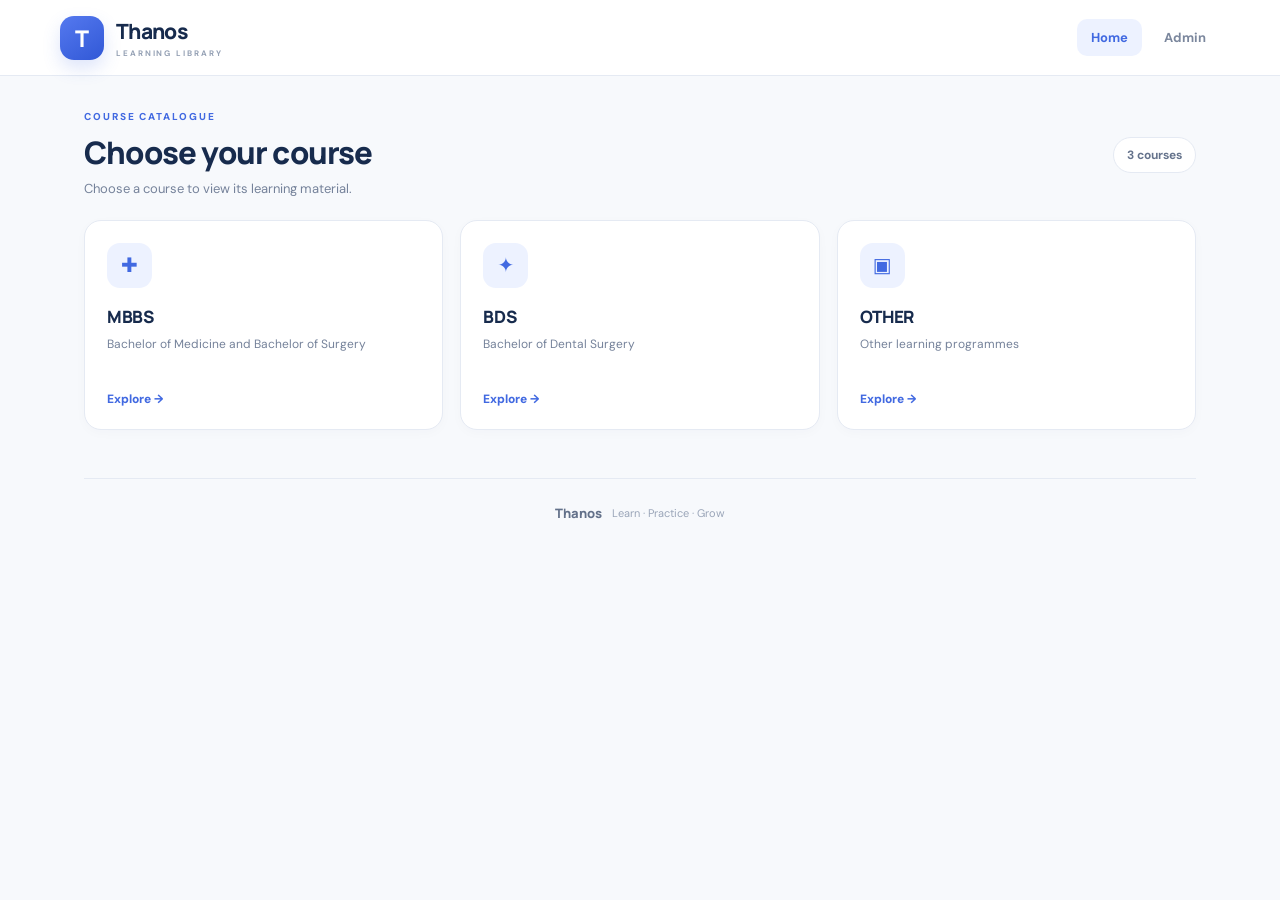
==== index.html @ a9ad7db4 "Add files via upload" ====
<!doctype html>
<html lang="en">
<head>
  <meta charset="utf-8">
  <meta name="viewport" content="width=device-width, initial-scale=1">
  <meta name="theme-color" content="#f7f9fc">
  <meta name="description" content="Thanos learning library for MBBS, BDS and other courses. Browse organised subjects, chapters, lectures and notes.">
  <title>Thanos — Learning Library</title>
  <link rel="preconnect" href="https://fonts.googleapis.com">
  <link rel="preconnect" href="https://fonts.gstatic.com" crossorigin>
  <link href="https://fonts.googleapis.com/css2?family=DM+Sans:wght@400;500;600;700&family=Manrope:wght@400;500;600;700;800&display=swap" rel="stylesheet">
  <link rel="stylesheet" href="assets/style.css?v=professional-2">
</head>
<body>
  <header class="topbar">
    <a class="brand" href="index.html" aria-label="Thanos home">
      <span class="brand-mark">T</span>
      <span class="brand-copy">Thanos<small>LEARNING LIBRARY</small></span>
    </a>
    <nav aria-label="Main navigation">
      <a class="active" href="index.html">Home</a>
      <a href="admin.html">Admin</a>
    </nav>
  </header>

  <main class="container">
    <section class="welcome-strip">
      <div>
        <span class="eyebrow">YOUR STUDY LIBRARY</span>
        <h1>Everything you need to learn.</h1>
        <p>Browse your course materials, open a subject, and continue through chapters, lectures and notes.</p>
      </div>
      <div class="welcome-mark" aria-hidden="true">T</div>
    </section>

    <section class="library-section" aria-labelledby="page-title">
      <div class="section-head">
        <div>
          <span class="eyebrow">COURSE CATALOGUE</span>
          <h2 id="page-title">Explore your courses</h2>
          <p class="section-subtitle">Choose a course to view its learning material.</p>
        </div>
        <span id="course-count" class="count-pill">Loading…</span>
      </div>
      <div id="course-grid" class="course-grid">
        <div class="loading-card"><span class="loader"></span><span>Loading courses…</span></div>
      </div>
    </section>

    <section id="learning-area" class="learning-area hidden">
      <div id="breadcrumb" class="breadcrumb"></div>
      <div class="section-head content-section-head">
        <div>
          <span class="eyebrow">LEARNING MATERIAL</span>
          <h2 id="current-heading">Course content</h2>
        </div>
        <button class="btn btn-light" id="back-btn" type="button">← Back</button>
      </div>
      <div id="content-grid" class="content-grid"></div>
    </section>

    <footer>
      <span class="footer-brand">Thanos</span>
      <span>Learn · Practice · Grow</span>
    </footer>
  </main>
  <script src="assets/app.js?v=professional-2" defer></script>
</body>
</html>
---- assets/style.css ----
/* Thanos Professional UI */
:root{--ink:#172b4d;--muted:#75829a;--blue:#4169e1;--blue-dark:#2d50c3;--blue-soft:#edf2ff;--line:#e5eaf3;--bg:#f7f9fc;--white:#fff;--shadow:0 14px 36px rgba(25,45,83,.07);--green:#16856f}
*{box-sizing:border-box}
html{scroll-behavior:smooth}
body{margin:0;background:var(--bg);color:var(--ink);font-family:'DM Sans',system-ui,-apple-system,BlinkMacSystemFont,'Segoe UI',sans-serif;-webkit-font-smoothing:antialiased}
a{color:inherit;text-decoration:none}
button,input,select,textarea{font:inherit}
.topbar{height:76px;background:rgba(255,255,255,.97);border-bottom:1px solid var(--line);display:flex;align-items:center;justify-content:space-between;padding:0 max(calc((100% - 1160px)/2),22px);position:sticky;top:0;z-index:10;backdrop-filter:blur(14px)}
.brand{display:flex;align-items:center;gap:12px;font:800 21px Manrope,'DM Sans',sans-serif;letter-spacing:-.7px}
.brand-mark{display:grid;place-items:center;width:44px;height:44px;border-radius:14px;background:linear-gradient(145deg,#5579ef,#3158d6);color:#fff;font:800 23px Manrope,sans-serif;box-shadow:0 8px 18px #4169e12e}
.brand-copy small{display:block;font:700 8px 'DM Sans',sans-serif;letter-spacing:1.9px;color:#94a0b4;margin-top:3px}
.topbar nav{display:flex;align-items:center;gap:8px;color:#7b879d;font-weight:700;font-size:13px}
.topbar nav a{padding:10px 14px;border-radius:10px;transition:background .2s,color .2s}
.topbar nav a:hover,.topbar nav .active{color:var(--blue);background:var(--blue-soft)}
.container{max-width:1160px;margin:auto;padding:0 24px}
.welcome-strip{margin:34px 0 42px;padding:29px 32px;background:linear-gradient(115deg,#fff 0%,#f0f4ff 100%);border:1px solid #e4eafa;border-radius:22px;display:flex;align-items:center;justify-content:space-between;gap:22px;overflow:hidden;position:relative}
.welcome-strip:after{content:"";position:absolute;width:210px;height:210px;border-radius:50%;background:radial-gradient(circle,#dce5ff 0%,rgba(220,229,255,0) 70%);right:28px;top:-90px;pointer-events:none}
.eyebrow{font-size:10px;letter-spacing:1.9px;font-weight:800;color:var(--blue);display:block;margin-bottom:10px}
.welcome-strip h1{font:800 clamp(26px,4vw,36px)/1.18 Manrope,'DM Sans',sans-serif;margin:0;letter-spacing:-1.2px;max-width:720px}
.welcome-strip p{color:var(--muted);font-size:14px;line-height:1.7;margin:10px 0 0;max-width:670px}
.welcome-mark{width:68px;height:68px;flex:0 0 68px;border-radius:21px;display:grid;place-items:center;background:linear-gradient(145deg,#5277ee,#3157d1);color:#fff;font:800 30px Manrope,sans-serif;box-shadow:0 14px 30px #4169e12b;position:relative;z-index:1}
.library-section{margin:0 0 46px}
.section-head{display:flex;justify-content:space-between;align-items:center;gap:18px;margin-bottom:20px}
.section-head h2{font:800 clamp(23px,3vw,28px)/1.25 Manrope,'DM Sans',sans-serif;margin:0;letter-spacing:-.9px}
.section-subtitle{color:var(--muted);font-size:13px;margin:7px 0 0;line-height:1.6}
.count-pill{flex:0 0 auto;background:#fff;border:1px solid var(--line);border-radius:999px;padding:9px 13px;color:#65738c;font-size:12px;font-weight:700}
.course-grid,.content-grid{display:grid;grid-template-columns:repeat(3,minmax(0,1fr));gap:17px}
.course-card{appearance:none;width:100%;min-width:0;display:flex;flex-direction:column;align-items:flex-start;text-align:left;background:#fff;border:1px solid var(--line);border-radius:17px;padding:22px;cursor:pointer;color:var(--ink);box-shadow:0 3px 12px rgba(27,48,87,.025);transition:transform .18s ease,border-color .18s ease,box-shadow .18s ease}
.course-card:hover{transform:translateY(-3px);border-color:#cbd6ff;box-shadow:var(--shadow)}
.course-card:focus-visible,.btn:focus-visible,a:focus-visible{outline:3px solid #9bb0ff;outline-offset:3px}
.course-card__icon{width:45px;height:45px;border-radius:13px;background:var(--blue-soft);color:var(--blue);display:grid;place-items:center;font-size:20px;font-weight:800;margin-bottom:17px}
.course-card__title{font:800 17px/1.4 Manrope,'DM Sans',sans-serif;letter-spacing:-.35px;overflow-wrap:anywhere}
.course-card__description{font-size:12px;line-height:1.65;color:var(--muted);margin-top:7px;min-height:39px}
.course-card__arrow{display:inline-flex;align-items:center;gap:8px;color:var(--blue);font-size:12px;font-weight:800;margin-top:17px}
.course-card__arrow:hover{color:var(--blue-dark)}
.lecture-card{cursor:default}
.lecture-thumbnail{width:100%;height:155px;object-fit:cover;border-radius:12px;margin-bottom:16px;background:#edf2ff}
.lecture-actions{display:flex;gap:9px;flex-wrap:wrap}
.lecture-actions .course-card__arrow{padding:8px 10px;border-radius:8px;background:var(--blue-soft);margin-top:12px}
.loading-card,.empty-state,.empty{grid-column:1/-1;display:flex;align-items:center;gap:12px;padding:24px;background:#fff;border:1px dashed #d9e1ef;border-radius:16px;color:var(--muted);font-size:13px}
.loader{width:18px;height:18px;border:2px solid #dbe4ff;border-top-color:var(--blue);border-radius:50%;animation:spin .8s linear infinite}
@keyframes spin{to{transform:rotate(360deg)}}
.learning-area{margin:38px 0 20px;scroll-margin-top:95px}
.breadcrumb{font-size:12px;color:var(--muted);margin:0 0 20px}
.content-section-head{margin-bottom:17px}
.content-grid{gap:14px}
.content-card{width:100%;text-align:left;background:#fff;border:1px solid var(--line);border-radius:15px;padding:19px;cursor:pointer;transition:.18s;color:var(--ink)}
.content-card:hover{border-color:#c5d3ff;box-shadow:var(--shadow);transform:translateY(-2px)}
.content-card h3{font:800 15px Manrope,'DM Sans',sans-serif;margin:0 0 8px;overflow-wrap:anywhere}
.content-card p{font-size:12px;color:var(--muted);margin:0 0 12px;line-height:1.6}
.content-card .arrow{color:var(--blue);font-size:12px;font-weight:800}
.lecture-item{background:#fff;border:1px solid var(--line);border-radius:16px;padding:18px;display:flex;gap:15px;align-items:center}
.lecture-thumb{width:84px;height:64px;object-fit:cover;border-radius:10px;background:#edf2ff}
.lecture-item h3{margin:0 0 6px;font-size:15px}
.lecture-links{display:flex;flex-wrap:wrap;gap:8px;margin-top:10px}
.lecture-links a{font-size:11px;font-weight:700;color:var(--blue);background:var(--blue-soft);padding:7px 10px;border-radius:8px}
.hidden{display:none!important}
.btn{border:0;border-radius:10px;padding:11px 15px;font:700 12px 'DM Sans',sans-serif;cursor:pointer;transition:transform .15s,background .15s}
.btn:hover{transform:translateY(-1px)}
.btn-light{background:#edf1f8;color:#53627e}
footer{display:flex;justify-content:center;align-items:center;gap:10px;border-top:1px solid var(--line);margin-top:48px;padding:25px 0 30px;color:#9aa5b8;font-size:11px}
.footer-brand{font:800 13px Manrope,'DM Sans',sans-serif;color:#63718a}
/* Admin panel styles retained for the existing admin.html */
.admin-body{background:#f4f7fc}
.admin-wrap{max-width:1240px;margin:38px auto;padding:0 24px 50px}
.login-card{max-width:440px;margin:70px auto;background:white;border:1px solid var(--line);border-radius:24px;padding:36px;box-shadow:var(--shadow)}
.login-card h1,.admin-heading h1{font:800 30px Manrope,'DM Sans',sans-serif;margin:0 0 9px;letter-spacing:-1px}
.login-card form{margin-top:25px}
.hint{font-size:11px;color:var(--muted);background:#f6f8fc;padding:12px;border-radius:10px;margin-top:18px;line-height:1.6}
.hint code{background:#e7edfa;padding:2px 4px;border-radius:4px}
.admin-heading{display:flex;justify-content:space-between;align-items:center;margin-bottom:25px}
.stats-row{display:grid;grid-template-columns:repeat(4,1fr);gap:15px;margin-bottom:22px}
.stat-card{background:#fff;border:1px solid var(--line);border-radius:16px;padding:20px}
.stat-card span{display:block;color:var(--muted);font-size:12px}
.stat-card strong{display:block;font:800 29px Manrope,'DM Sans',sans-serif;margin-top:8px}
.admin-grid{display:grid;grid-template-columns:repeat(2,minmax(0,1fr));gap:18px}
.panel{background:#fff;border:1px solid var(--line);border-radius:20px;padding:24px;min-width:0}
.panel-wide{grid-column:1/-1}
.panel-title{display:flex;justify-content:space-between;align-items:center;margin-bottom:23px}
.panel h2{font:800 21px Manrope,'DM Sans',sans-serif;margin:0;letter-spacing:-.7px}
.stack-form{display:grid;gap:13px}
.stack-form label,.lecture-form label,.login-card label{font-size:12px;font-weight:700;color:#53627e;display:grid;gap:7px}
input,select,textarea{width:100%;font:500 13px 'DM Sans',sans-serif;color:var(--ink);background:#fbfcff;border:1px solid #dfe6f1;border-radius:10px;padding:12px 13px;outline:none;min-width:0}
input:focus,select:focus,textarea:focus{border-color:#7e9aff;box-shadow:0 0 0 3px #4169e114}
textarea{resize:vertical}
.btn-primary{background:var(--blue);color:#fff;box-shadow:0 6px 14px #4169e12a}
.btn-secondary{background:#e9f7f4;color:#21877b}
.full{width:100%;margin-top:18px}
.divider{height:1px;background:var(--line);margin:24px 0}
.lecture-form{display:grid;grid-template-columns:repeat(2,minmax(0,1fr));gap:14px}
.span-two{grid-column:1/-1}
.form-actions{display:flex;align-items:center;gap:12px;flex-wrap:wrap}
.form-msg{font-size:12px;color:var(--green)}
.manage-list{margin-top:18px;display:grid;gap:8px}
.manage-row{display:flex;align-items:center;justify-content:space-between;gap:10px;background:#f8faff;border:1px solid #edf1f8;border-radius:10px;padding:10px 12px;font-size:12px}
.manage-row small{display:block;color:var(--muted);margin-top:3px}
.mini-actions{display:flex;gap:5px}
.mini-btn{border:0;background:#eaf0ff;color:var(--blue);border-radius:7px;padding:7px 9px;font-size:10px;font-weight:700;cursor:pointer}
.mini-btn.danger{background:#fff0f0;color:#c54a55}
.list-heading{display:flex;justify-content:space-between;gap:14px;align-items:center;margin-bottom:15px}
.list-heading h3{font:800 17px Manrope,'DM Sans',sans-serif;margin:0}
.list-heading input{max-width:280px}
.lecture-list{display:grid;gap:10px}
.lecture-admin-row{display:grid;grid-template-columns:1fr auto;gap:12px;padding:15px;border:1px solid var(--line);border-radius:13px}
.lecture-admin-row h4{margin:0 0 6px;font-size:14px}
.lecture-admin-row p{margin:0;color:var(--muted);font-size:11px;line-height:1.6}
.badge{display:inline-block;border-radius:6px;padding:4px 7px;font-size:10px;font-weight:800;background:var(--blue-soft);color:var(--blue)}
.security-note{color:var(--muted);font-size:12px;line-height:1.6;margin-top:20px}
.toast{position:fixed;bottom:20px;left:50%;transform:translate(-50%,20px);background:#172b4d;color:#fff;padding:12px 16px;border-radius:10px;font-size:12px;opacity:0;pointer-events:none;transition:.2s;z-index:50}
.toast.show{opacity:1;transform:translate(-50%,0)}
@media(max-width:800px){.course-grid,.content-grid{grid-template-columns:repeat(2,minmax(0,1fr))}.container{padding:0 20px}.welcome-strip{padding:25px;margin:25px 0 34px}.admin-grid{grid-template-columns:1fr}.panel-wide{grid-column:auto}.stats-row{grid-template-columns:repeat(2,1fr)}.topbar{padding:0 20px}}
@media(max-width:520px){.topbar{height:70px;padding:0 16px}.brand{font-size:19px;gap:9px}.brand-mark{width:40px;height:40px;border-radius:13px}.brand-copy small{font-size:7px;letter-spacing:1.4px}.topbar nav{gap:3px;font-size:12px}.topbar nav a{padding:9px 10px}.container{padding:0 16px}.welcome-strip{padding:21px 19px;border-radius:17px;margin:20px 0 30px;gap:12px}.welcome-strip h1{font-size:26px;letter-spacing:-.9px}.welcome-strip p{font-size:12px;line-height:1.65}.welcome-mark{width:48px;height:48px;flex-basis:48px;border-radius:15px;font-size:23px}.eyebrow{font-size:9px;letter-spacing:1.5px}.section-head{align-items:flex-start}.section-head h2{font-size:22px}.section-subtitle{font-size:12px}.count-pill{font-size:10px;padding:8px 10px}.course-grid,.content-grid{grid-template-columns:1fr;gap:12px}.course-card{padding:18px;border-radius:15px}.course-card__icon{width:41px;height:41px;border-radius:12px;margin-bottom:13px}.course-card__title{font-size:16px}.course-card__description{min-height:0;font-size:12px}.course-card__arrow{margin-top:13px}.library-section{margin-bottom:34px}footer{margin-top:34px}.login-card{margin:30px auto;padding:24px}.admin-wrap{padding:0 14px 35px;margin:22px auto}.panel{padding:17px}.stats-row{gap:9px}.stat-card{padding:14px}.stat-card strong{font-size:24px}.lecture-form{grid-template-columns:1fr}.span-two{grid-column:auto}.admin-heading{align-items:flex-start;gap:12px}.list-heading{align-items:flex-start;flex-direction:column}.list-heading input{max-width:none}}
@media(prefers-reduced-motion:reduce){*,*::before,*::after{scroll-behavior:auto!important;animation:none!important;transition:none!important}}

/* Final compact professional library layout */
.welcome-strip{display:none!important}
.library-section{margin:34px 0 46px}
#page-title{font:800 clamp(24px,3.5vw,31px)/1.25 Manrope,'DM Sans',sans-serif;letter-spacing:-.8px;margin:0}
.course-grid{align-items:stretch}
.course-card{min-height:190px}
.course-card__description{line-height:1.65}
.learning-area{margin:30px 0 22px;scroll-margin-top:95px}
.content-section-head{padding-top:4px}
@media(max-width:520px){
 .library-section{margin:25px 0 34px}
 .course-card{min-height:0;padding:19px}
 .course-card__description{min-height:0}
 .section-head{align-items:flex-start}
 .section-head h2,#page-title{font-size:23px}
 .learning-area{margin-top:28px}
 #back-btn{white-space:nowrap}
}
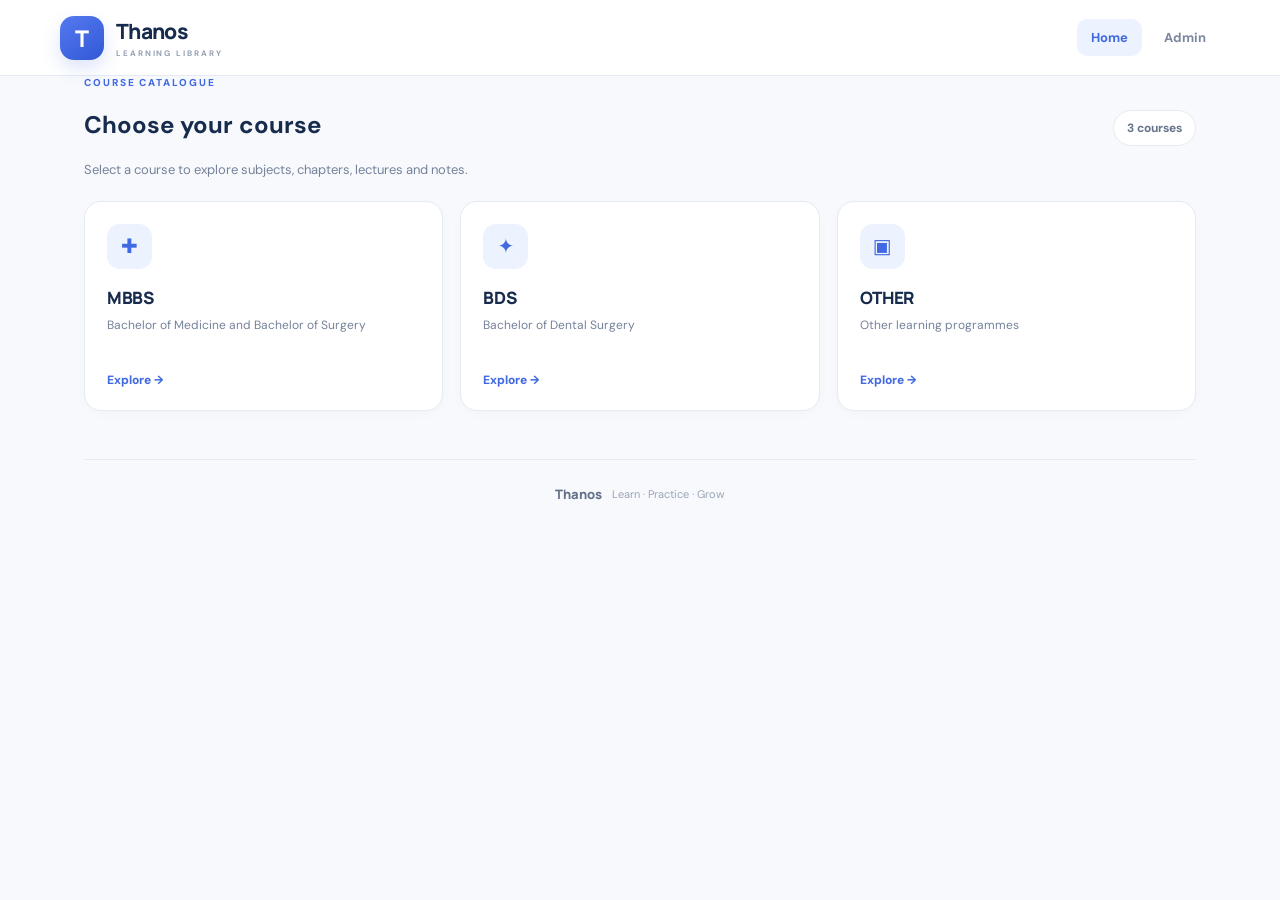
==== commit 0c388374: "Add files via upload" ====
--- a/index.html
+++ b/index.html
@@ -1,69 +1,46 @@
 <!doctype html>
 <html lang="en">
 <head>
-  <meta charset="utf-8">
-  <meta name="viewport" content="width=device-width, initial-scale=1">
-  <meta name="theme-color" content="#f7f9fc">
-  <meta name="description" content="Thanos learning library for MBBS, BDS and other courses. Browse organised subjects, chapters, lectures and notes.">
-  <title>Thanos — Learning Library</title>
-  <link rel="preconnect" href="https://fonts.googleapis.com">
-  <link rel="preconnect" href="https://fonts.gstatic.com" crossorigin>
-  <link href="https://fonts.googleapis.com/css2?family=DM+Sans:wght@400;500;600;700&family=Manrope:wght@400;500;600;700;800&display=swap" rel="stylesheet">
-  <link rel="stylesheet" href="assets/style.css?v=professional-2">
+<meta charset="utf-8">
+<meta name="viewport" content="width=device-width,initial-scale=1">
+<meta name="theme-color" content="#f7f9fc">
+<meta name="description" content="Thanos learning library for MBBS, BDS and other courses.">
+<title>Thanos — Learning Library</title>
+<link rel="preconnect" href="https://fonts.googleapis.com">
+<link rel="preconnect" href="https://fonts.gstatic.com" crossorigin>
+<link href="https://fonts.googleapis.com/css2?family=DM+Sans:wght@400;500;600;700&family=Manrope:wght@400;500;600;700;800&display=swap" rel="stylesheet">
+<link rel="stylesheet" href="assets/style.css?v=inline-player-2">
 </head>
 <body>
-  <header class="topbar">
-    <a class="brand" href="index.html" aria-label="Thanos home">
-      <span class="brand-mark">T</span>
-      <span class="brand-copy">Thanos<small>LEARNING LIBRARY</small></span>
-    </a>
-    <nav aria-label="Main navigation">
-      <a class="active" href="index.html">Home</a>
-      <a href="admin.html">Admin</a>
-    </nav>
-  </header>
-
-  <main class="container">
-    <section class="welcome-strip">
+<header class="topbar">
+  <a class="brand" href="index.html" aria-label="Thanos home">
+    <span class="brand-mark">T</span>
+    <span class="brand-copy">Thanos<small>LEARNING LIBRARY</small></span>
+  </a>
+  <nav aria-label="Main navigation"><a class="active" href="index.html">Home</a><a href="admin.html">Admin</a></nav>
+</header>
+<main class="container">
+  <section class="library-section" aria-labelledby="page-title">
+    <div class="section-head">
       <div>
-        <span class="eyebrow">YOUR STUDY LIBRARY</span>
-        <h1>Everything you need to learn.</h1>
-        <p>Browse your course materials, open a subject, and continue through chapters, lectures and notes.</p>
+        <span class="eyebrow">COURSE CATALOGUE</span>
+        <h1 id="page-title">Choose your course</h1>
+        <p class="section-subtitle">Select a course to explore subjects, chapters, lectures and notes.</p>
       </div>
-      <div class="welcome-mark" aria-hidden="true">T</div>
-    </section>
-
-    <section class="library-section" aria-labelledby="page-title">
-      <div class="section-head">
-        <div>
-          <span class="eyebrow">COURSE CATALOGUE</span>
-          <h2 id="page-title">Explore your courses</h2>
-          <p class="section-subtitle">Choose a course to view its learning material.</p>
-        </div>
-        <span id="course-count" class="count-pill">Loading…</span>
-      </div>
-      <div id="course-grid" class="course-grid">
-        <div class="loading-card"><span class="loader"></span><span>Loading courses…</span></div>
-      </div>
-    </section>
-
-    <section id="learning-area" class="learning-area hidden">
-      <div id="breadcrumb" class="breadcrumb"></div>
-      <div class="section-head content-section-head">
-        <div>
-          <span class="eyebrow">LEARNING MATERIAL</span>
-          <h2 id="current-heading">Course content</h2>
-        </div>
-        <button class="btn btn-light" id="back-btn" type="button">← Back</button>
-      </div>
-      <div id="content-grid" class="content-grid"></div>
-    </section>
-
-    <footer>
-      <span class="footer-brand">Thanos</span>
-      <span>Learn · Practice · Grow</span>
-    </footer>
-  </main>
-  <script src="assets/app.js?v=professional-2" defer></script>
+      <span id="course-count" class="count-pill">Loading…</span>
+    </div>
+    <div id="course-grid" class="course-grid">
+      <div class="loading-card"><span class="loader"></span><span>Loading courses…</span></div>
+    </div>
+  </section>
+  <section id="learning-area" class="learning-area hidden" aria-labelledby="content-heading">
+    <div class="section-head content-section-head">
+      <div><span class="eyebrow">LEARNING MATERIAL</span><h2 id="content-heading">Browse content</h2></div>
+      <button class="btn btn-light" id="back-btn" type="button">← Back</button>
+    </div>
+  </section>
+  <footer><span class="footer-brand">Thanos</span><span>Learn · Practice · Grow</span></footer>
+</main>
+<script src="assets/app.js?v=inline-player-2" defer></script>
 </body>
 </html>
--- a/assets/style.css
+++ b/assets/style.css
@@ -112,21 +112,14 @@
 @media(max-width:520px){.topbar{height:70px;padding:0 16px}.brand{font-size:19px;gap:9px}.brand-mark{width:40px;height:40px;border-radius:13px}.brand-copy small{font-size:7px;letter-spacing:1.4px}.topbar nav{gap:3px;font-size:12px}.topbar nav a{padding:9px 10px}.container{padding:0 16px}.welcome-strip{padding:21px 19px;border-radius:17px;margin:20px 0 30px;gap:12px}.welcome-strip h1{font-size:26px;letter-spacing:-.9px}.welcome-strip p{font-size:12px;line-height:1.65}.welcome-mark{width:48px;height:48px;flex-basis:48px;border-radius:15px;font-size:23px}.eyebrow{font-size:9px;letter-spacing:1.5px}.section-head{align-items:flex-start}.section-head h2{font-size:22px}.section-subtitle{font-size:12px}.count-pill{font-size:10px;padding:8px 10px}.course-grid,.content-grid{grid-template-columns:1fr;gap:12px}.course-card{padding:18px;border-radius:15px}.course-card__icon{width:41px;height:41px;border-radius:12px;margin-bottom:13px}.course-card__title{font-size:16px}.course-card__description{min-height:0;font-size:12px}.course-card__arrow{margin-top:13px}.library-section{margin-bottom:34px}footer{margin-top:34px}.login-card{margin:30px auto;padding:24px}.admin-wrap{padding:0 14px 35px;margin:22px auto}.panel{padding:17px}.stats-row{gap:9px}.stat-card{padding:14px}.stat-card strong{font-size:24px}.lecture-form{grid-template-columns:1fr}.span-two{grid-column:auto}.admin-heading{align-items:flex-start;gap:12px}.list-heading{align-items:flex-start;flex-direction:column}.list-heading input{max-width:none}}
 @media(prefers-reduced-motion:reduce){*,*::before,*::after{scroll-behavior:auto!important;animation:none!important;transition:none!important}}
 
-/* Final compact professional library layout */
-.welcome-strip{display:none!important}
-.library-section{margin:34px 0 46px}
-#page-title{font:800 clamp(24px,3.5vw,31px)/1.25 Manrope,'DM Sans',sans-serif;letter-spacing:-.8px;margin:0}
-.course-grid{align-items:stretch}
-.course-card{min-height:190px}
-.course-card__description{line-height:1.65}
-.learning-area{margin:30px 0 22px;scroll-margin-top:95px}
-.content-section-head{padding-top:4px}
-@media(max-width:520px){
- .library-section{margin:25px 0 34px}
- .course-card{min-height:0;padding:19px}
- .course-card__description{min-height:0}
- .section-head{align-items:flex-start}
- .section-head h2,#page-title{font-size:23px}
- .learning-area{margin-top:28px}
- #back-btn{white-space:nowrap}
-}
+/* Inline lecture player */
+.watch-inline-btn{border:0;cursor:pointer;font-family:inherit}
+.inline-player-card{grid-column:1/-1;min-width:0;background:#fff;border:1px solid var(--line,#e5eaf3);border-radius:20px;padding:20px;box-shadow:0 12px 34px rgba(23,43,77,.07)}
+.inline-player-top{display:flex;align-items:center;justify-content:space-between;gap:12px;margin-bottom:16px}
+.inline-player-top h2{font:800 clamp(18px,3vw,24px) Manrope,'DM Sans',sans-serif;letter-spacing:-.6px;margin:0;overflow-wrap:anywhere}
+.player-live{background:#edf2ff;color:#4169e1;border-radius:999px;padding:7px 10px;font-size:11px;font-weight:800;white-space:nowrap}
+.inline-player-frame{width:100%;aspect-ratio:16/9;background:#101827;border-radius:14px;overflow:hidden;position:relative}
+.inline-player-frame iframe,.inline-player-frame video{display:block;width:100%;height:100%;border:0;background:#101827;object-fit:contain}
+.inline-player-footer{display:flex;justify-content:space-between;align-items:center;gap:12px;margin-top:15px;color:var(--muted,#75829a);font-size:12px}
+.player-pdf-link{display:inline-flex;margin-top:12px}
+@media(max-width:520px){.inline-player-card{padding:13px;border-radius:16px}.inline-player-frame{border-radius:10px}.inline-player-footer{align-items:flex-start;flex-direction:column}.inline-player-footer .btn{width:100%}}
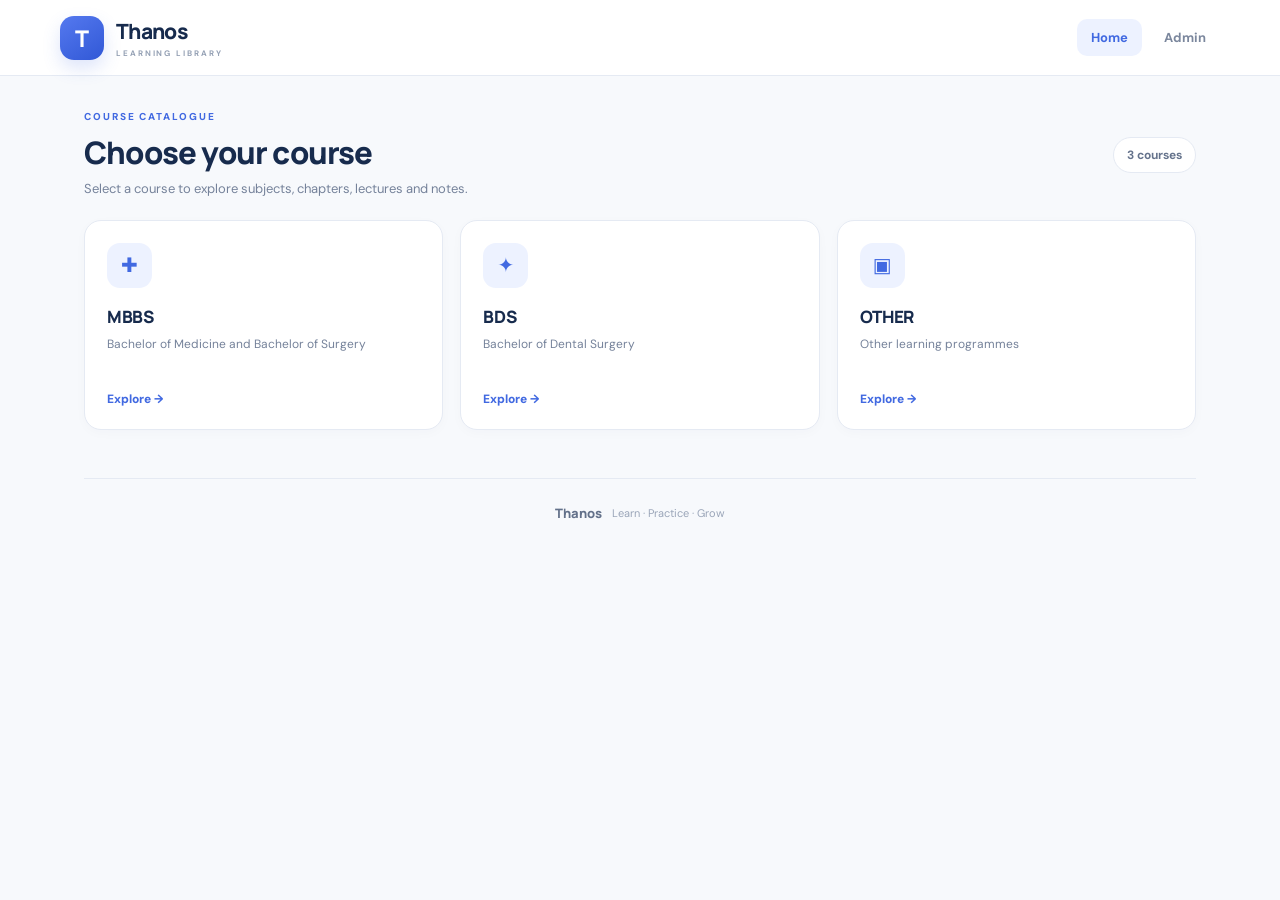
==== commit 82c8ccd0: "Add files via upload" ====
--- a/index.html
+++ b/index.html
@@ -9,7 +9,7 @@
 <link rel="preconnect" href="https://fonts.googleapis.com">
 <link rel="preconnect" href="https://fonts.gstatic.com" crossorigin>
 <link href="https://fonts.googleapis.com/css2?family=DM+Sans:wght@400;500;600;700&family=Manrope:wght@400;500;600;700;800&display=swap" rel="stylesheet">
-<link rel="stylesheet" href="assets/style.css?v=inline-player-2">
+<link rel="stylesheet" href="assets/style.css?v=clicks-fix-1">
 </head>
 <body>
 <header class="topbar">
@@ -41,6 +41,6 @@
   </section>
   <footer><span class="footer-brand">Thanos</span><span>Learn · Practice · Grow</span></footer>
 </main>
-<script src="assets/app.js?v=inline-player-2" defer></script>
+<script src="assets/app.js?v=clicks-fix-1" defer></script>
 </body>
 </html>
--- a/assets/style.css
+++ b/assets/style.css
@@ -112,7 +112,26 @@
 @media(max-width:520px){.topbar{height:70px;padding:0 16px}.brand{font-size:19px;gap:9px}.brand-mark{width:40px;height:40px;border-radius:13px}.brand-copy small{font-size:7px;letter-spacing:1.4px}.topbar nav{gap:3px;font-size:12px}.topbar nav a{padding:9px 10px}.container{padding:0 16px}.welcome-strip{padding:21px 19px;border-radius:17px;margin:20px 0 30px;gap:12px}.welcome-strip h1{font-size:26px;letter-spacing:-.9px}.welcome-strip p{font-size:12px;line-height:1.65}.welcome-mark{width:48px;height:48px;flex-basis:48px;border-radius:15px;font-size:23px}.eyebrow{font-size:9px;letter-spacing:1.5px}.section-head{align-items:flex-start}.section-head h2{font-size:22px}.section-subtitle{font-size:12px}.count-pill{font-size:10px;padding:8px 10px}.course-grid,.content-grid{grid-template-columns:1fr;gap:12px}.course-card{padding:18px;border-radius:15px}.course-card__icon{width:41px;height:41px;border-radius:12px;margin-bottom:13px}.course-card__title{font-size:16px}.course-card__description{min-height:0;font-size:12px}.course-card__arrow{margin-top:13px}.library-section{margin-bottom:34px}footer{margin-top:34px}.login-card{margin:30px auto;padding:24px}.admin-wrap{padding:0 14px 35px;margin:22px auto}.panel{padding:17px}.stats-row{gap:9px}.stat-card{padding:14px}.stat-card strong{font-size:24px}.lecture-form{grid-template-columns:1fr}.span-two{grid-column:auto}.admin-heading{align-items:flex-start;gap:12px}.list-heading{align-items:flex-start;flex-direction:column}.list-heading input{max-width:none}}
 @media(prefers-reduced-motion:reduce){*,*::before,*::after{scroll-behavior:auto!important;animation:none!important;transition:none!important}}
 
-/* Inline lecture player */
+/* Final compact professional library layout */
+.welcome-strip{display:none!important}
+.library-section{margin:34px 0 46px}
+#page-title{font:800 clamp(24px,3.5vw,31px)/1.25 Manrope,'DM Sans',sans-serif;letter-spacing:-.8px;margin:0}
+.course-grid{align-items:stretch}
+.course-card{min-height:190px}
+.course-card__description{line-height:1.65}
+.learning-area{margin:30px 0 22px;scroll-margin-top:95px}
+.content-section-head{padding-top:4px}
+@media(max-width:520px){
+ .library-section{margin:25px 0 34px}
+ .course-card{min-height:0;padding:19px}
+ .course-card__description{min-height:0}
+ .section-head{align-items:flex-start}
+ .section-head h2,#page-title{font-size:23px}
+ .learning-area{margin-top:28px}
+ #back-btn{white-space:nowrap}
+}
+
+/* Inline lecture player styles */
 .watch-inline-btn{border:0;cursor:pointer;font-family:inherit}
 .inline-player-card{grid-column:1/-1;min-width:0;background:#fff;border:1px solid var(--line,#e5eaf3);border-radius:20px;padding:20px;box-shadow:0 12px 34px rgba(23,43,77,.07)}
 .inline-player-top{display:flex;align-items:center;justify-content:space-between;gap:12px;margin-bottom:16px}
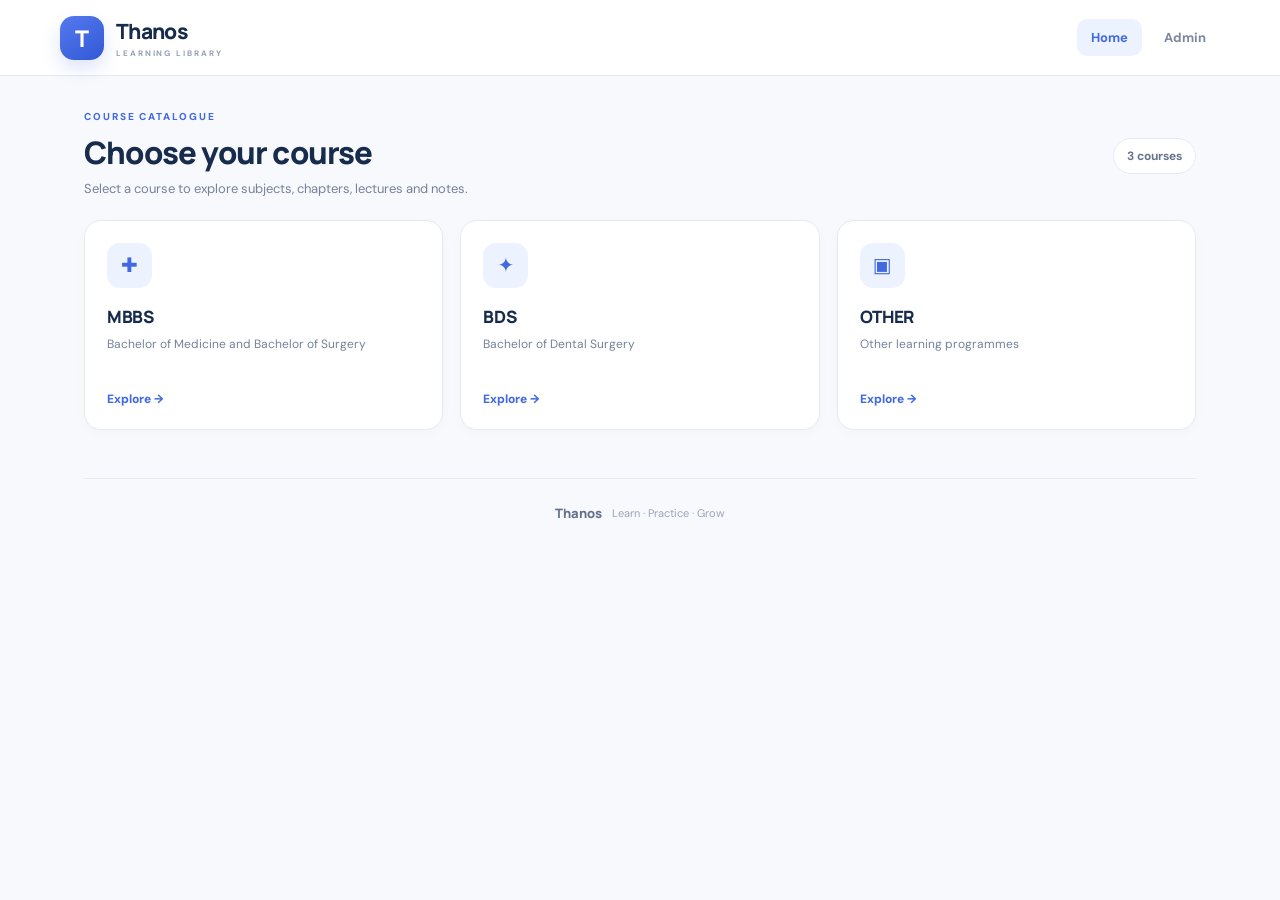
==== commit 1282ec15: "Add files via upload" ====
--- a/index.html
+++ b/index.html
@@ -9,7 +9,7 @@
 <link rel="preconnect" href="https://fonts.googleapis.com">
 <link rel="preconnect" href="https://fonts.gstatic.com" crossorigin>
 <link href="https://fonts.googleapis.com/css2?family=DM+Sans:wght@400;500;600;700&family=Manrope:wght@400;500;600;700;800&display=swap" rel="stylesheet">
-<link rel="stylesheet" href="assets/style.css?v=clicks-fix-1">
+<link rel="stylesheet" href="assets/style.css?v=back-fix-4">
 </head>
 <body>
 <header class="topbar">
@@ -27,20 +27,17 @@
         <h1 id="page-title">Choose your course</h1>
         <p class="section-subtitle">Select a course to explore subjects, chapters, lectures and notes.</p>
       </div>
-      <span id="course-count" class="count-pill">Loading…</span>
+      <div class="catalogue-actions">
+        <span id="course-count" class="count-pill">Loading…</span>
+        <button class="btn btn-light hidden" id="back-btn" type="button">← Back</button>
+      </div>
     </div>
     <div id="course-grid" class="course-grid">
       <div class="loading-card"><span class="loader"></span><span>Loading courses…</span></div>
     </div>
   </section>
-  <section id="learning-area" class="learning-area hidden" aria-labelledby="content-heading">
-    <div class="section-head content-section-head">
-      <div><span class="eyebrow">LEARNING MATERIAL</span><h2 id="content-heading">Browse content</h2></div>
-      <button class="btn btn-light" id="back-btn" type="button">← Back</button>
-    </div>
-  </section>
-  <footer><span class="footer-brand">Thanos</span><span>Learn · Practice · Grow</span></footer>
+<footer><span class="footer-brand">Thanos</span><span>Learn · Practice · Grow</span></footer>
 </main>
-<script src="assets/app.js?v=clicks-fix-1" defer></script>
+<script src="assets/app.js?v=back-fix-4" defer></script>
 </body>
 </html>
--- a/assets/style.css
+++ b/assets/style.css
@@ -142,3 +142,14 @@
 .inline-player-footer{display:flex;justify-content:space-between;align-items:center;gap:12px;margin-top:15px;color:var(--muted,#75829a);font-size:12px}
 .player-pdf-link{display:inline-flex;margin-top:12px}
 @media(max-width:520px){.inline-player-card{padding:13px;border-radius:16px}.inline-player-frame{border-radius:10px}.inline-player-footer{align-items:flex-start;flex-direction:column}.inline-player-footer .btn{width:100%}}
+
+/* Professional loading state for embedded lecture player */
+.inline-player-frame{position:relative}
+.inline-player-frame .player-embed,.inline-player-frame video{position:absolute;inset:0;z-index:1}
+.player-loading{position:absolute;inset:0;z-index:2;display:flex;flex-direction:column;align-items:center;justify-content:center;gap:10px;text-align:center;padding:20px;background:#111827;color:#fff}
+.player-loading strong{font-size:15px;font-weight:800}
+.player-loading small{font-size:11px;line-height:1.6;color:#cbd5e1;max-width:250px}
+.player-spinner{width:34px;height:34px;border:3px solid rgba(255,255,255,.22);border-top-color:#fff;border-radius:50%;animation:player-spin .8s linear infinite}
+.player-loading.is-hidden{display:none}
+.player-loading.has-error{background:#172033}
+@keyframes player-spin{to{transform:rotate(360deg)}}
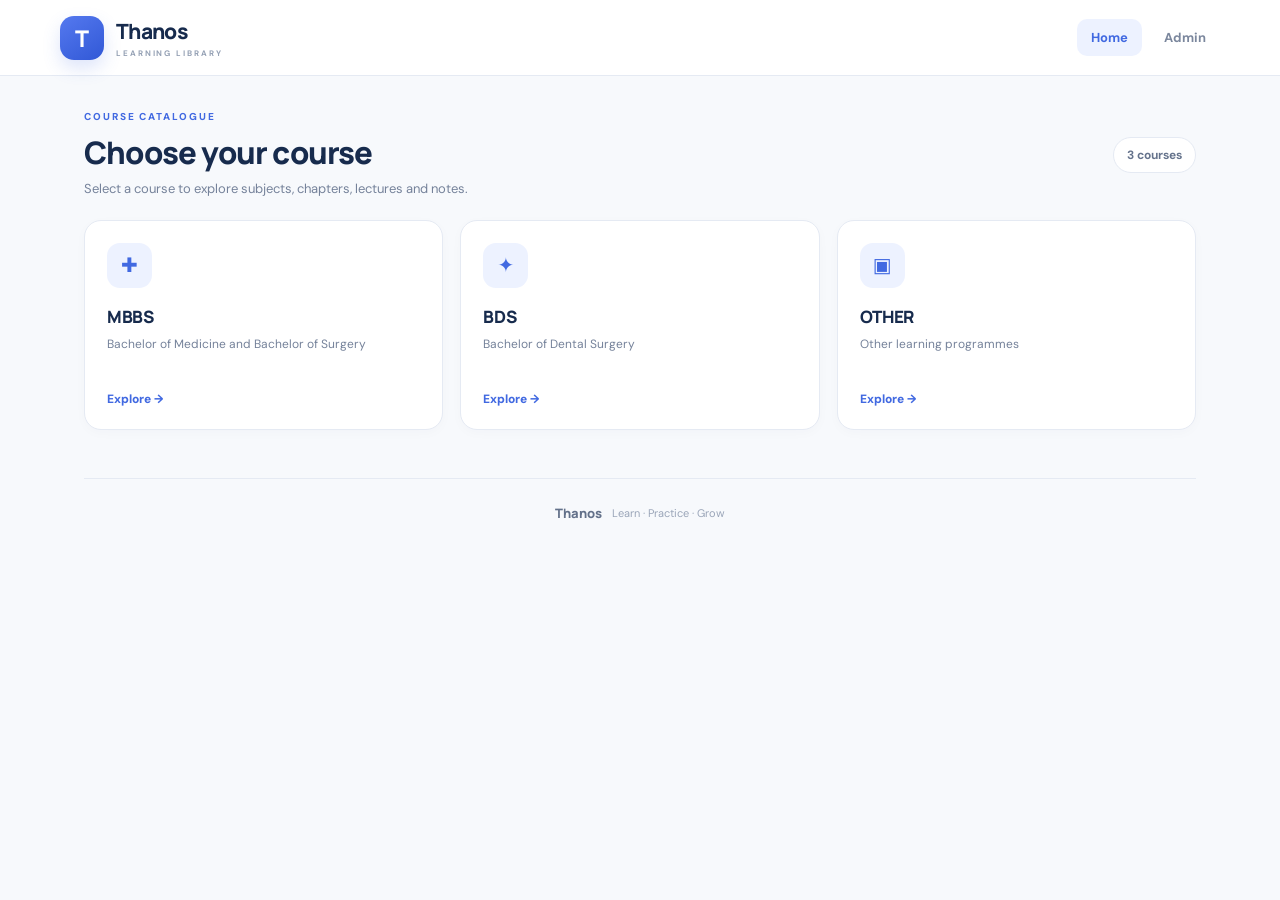
==== commit cb46736f: "Add files via upload" ====
--- a/index.html
+++ b/index.html
@@ -38,6 +38,6 @@
   </section>
 <footer><span class="footer-brand">Thanos</span><span>Learn · Practice · Grow</span></footer>
 </main>
-<script src="assets/app.js?v=back-fix-4" defer></script>
+<script src="assets/app.js?v=teacher-level-1" defer></script>
 </body>
 </html>
--- a/assets/style.css
+++ b/assets/style.css
@@ -153,3 +153,16 @@
 .player-loading.is-hidden{display:none}
 .player-loading.has-error{background:#172033}
 @keyframes player-spin{to{transform:rotate(360deg)}}
+
+/* Navigation controls */
+.catalogue-actions{display:flex;align-items:center;gap:9px;flex:0 0 auto}
+#back-btn{white-space:nowrap}
+@media(max-width:520px){
+ .catalogue-actions{flex-direction:column-reverse;align-items:flex-end;gap:8px}
+ .catalogue-actions .count-pill{font-size:10px}
+ .catalogue-actions #back-btn{padding:9px 12px}
+}
+
+/* Teacher-first hierarchy controls */
+#teacher-list{margin:14px 0 4px}
+#teacher-list .manage-row small{display:block}
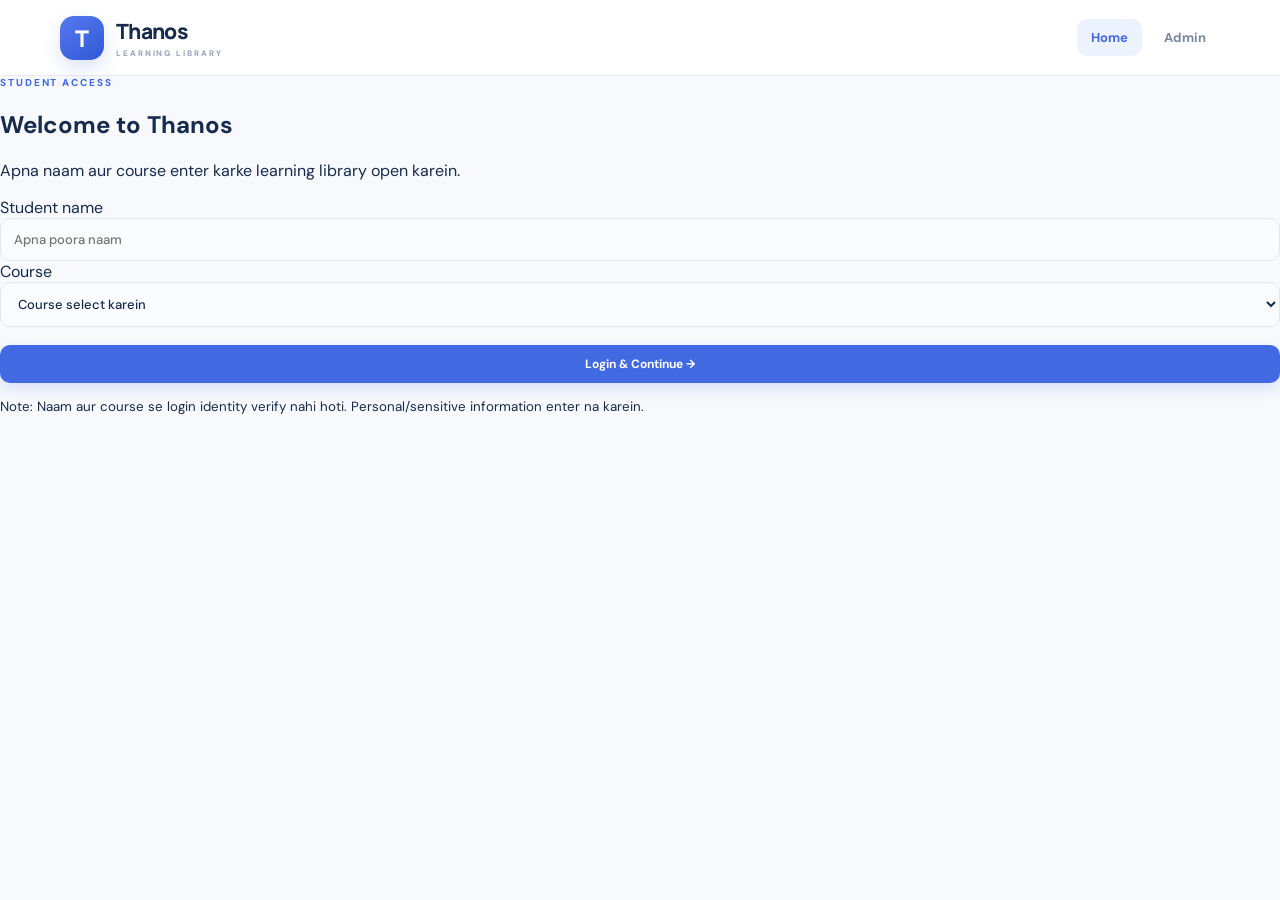
==== commit 4672eacd: "Add files via upload" ====
--- a/index.html
+++ b/index.html
@@ -9,7 +9,7 @@
 <link rel="preconnect" href="https://fonts.googleapis.com">
 <link rel="preconnect" href="https://fonts.gstatic.com" crossorigin>
 <link href="https://fonts.googleapis.com/css2?family=DM+Sans:wght@400;500;600;700&family=Manrope:wght@400;500;600;700;800&display=swap" rel="stylesheet">
-<link rel="stylesheet" href="assets/style.css?v=back-fix-4">
+<link rel="stylesheet" href="assets/style.css?v=student-tracking-2">
 </head>
 <body>
 <header class="topbar">
@@ -19,7 +19,19 @@
   </a>
   <nav aria-label="Main navigation"><a class="active" href="index.html">Home</a><a href="admin.html">Admin</a></nav>
 </header>
-<main class="container">
+<section id="student-login" class="student-login-wrap">
+  <form id="student-login-form" class="student-login-card">
+    <span class="eyebrow">STUDENT ACCESS</span>
+    <h1>Welcome to Thanos</h1>
+    <p>Apna naam aur course enter karke learning library open karein.</p>
+    <label>Student name<input id="student-name" required maxlength="100" autocomplete="name" placeholder="Apna poora naam"></label>
+    <label>Course<select id="student-course" required><option value="">Course select karein</option></select></label>
+    <button class="btn btn-primary full" type="submit">Login & Continue →</button>
+    <p id="student-login-msg" class="form-msg" role="status"></p>
+    <small>Note: Naam aur course se login identity verify nahi hoti. Personal/sensitive information enter na karein.</small>
+  </form>
+</section>
+<main class="container hidden" id="student-library">
   <section class="library-section" aria-labelledby="page-title">
     <div class="section-head">
       <div>
@@ -38,6 +50,6 @@
   </section>
 <footer><span class="footer-brand">Thanos</span><span>Learn · Practice · Grow</span></footer>
 </main>
-<script src="assets/app.js?v=teacher-level-1" defer></script>
+<script src="assets/app.js?v=student-tracking-2" defer></script>
 </body>
 </html>
--- a/assets/style.css
+++ b/assets/style.css
@@ -163,6 +163,5 @@
  .catalogue-actions #back-btn{padding:9px 12px}
 }
 
-/* Teacher-first hierarchy controls */
-#teacher-list{margin:14px 0 4px}
-#teacher-list .manage-row small{display:block}
+/* Teacher hierarchy cards */
+#teacher-list{margin-top:12px}
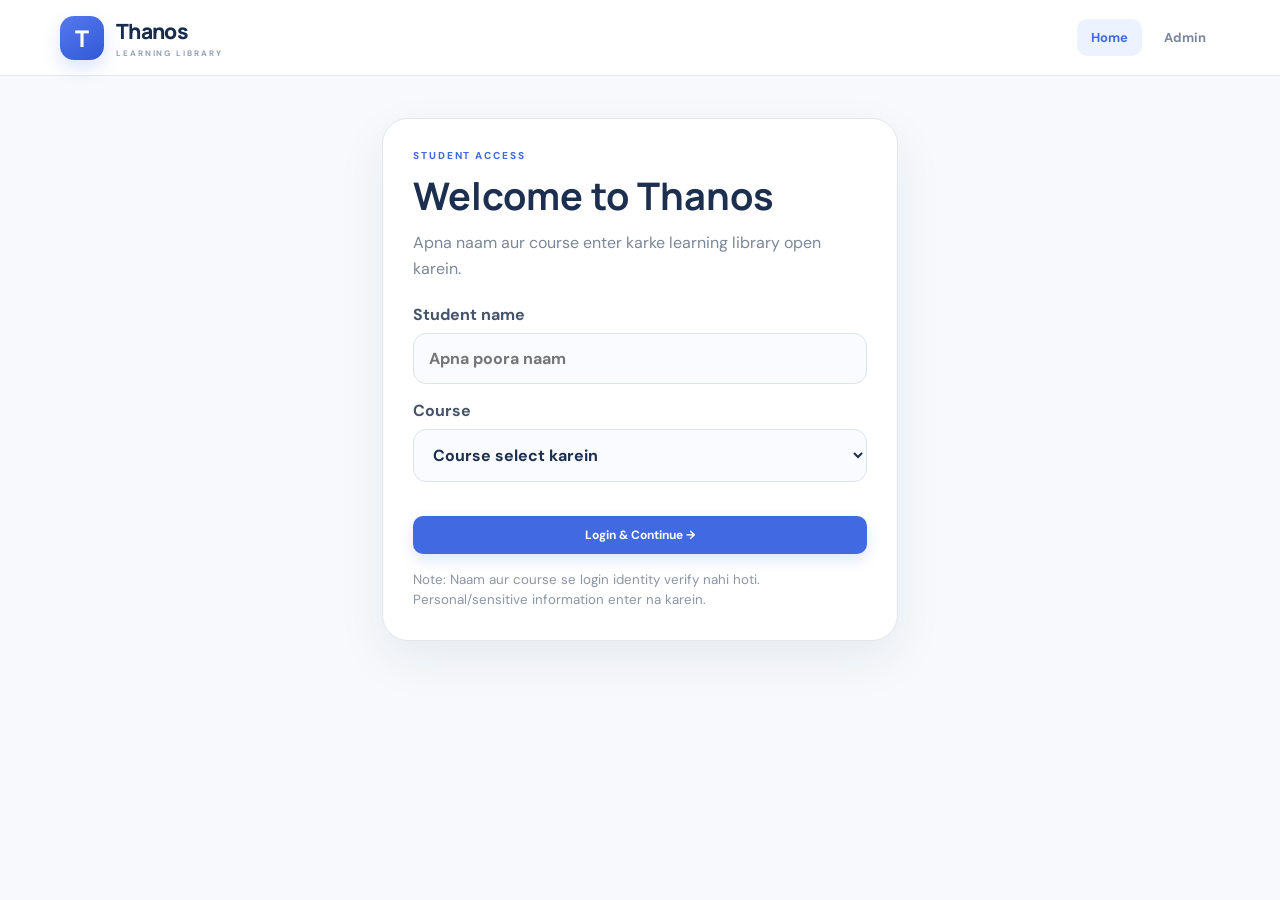
==== commit 7b9cd8db: "Add files via upload" ====
--- a/index.html
+++ b/index.html
@@ -9,7 +9,7 @@
 <link rel="preconnect" href="https://fonts.googleapis.com">
 <link rel="preconnect" href="https://fonts.gstatic.com" crossorigin>
 <link href="https://fonts.googleapis.com/css2?family=DM+Sans:wght@400;500;600;700&family=Manrope:wght@400;500;600;700;800&display=swap" rel="stylesheet">
-<link rel="stylesheet" href="assets/style.css?v=student-tracking-2">
+<link rel="stylesheet" href="assets/style.css?v=student-course-switch-3">
 </head>
 <body>
 <header class="topbar">
@@ -41,6 +41,7 @@
       </div>
       <div class="catalogue-actions">
         <span id="course-count" class="count-pill">Loading…</span>
+        <button class="btn btn-light" id="change-course-btn" type="button">Change course</button>
         <button class="btn btn-light hidden" id="back-btn" type="button">← Back</button>
       </div>
     </div>
@@ -50,6 +51,6 @@
   </section>
 <footer><span class="footer-brand">Thanos</span><span>Learn · Practice · Grow</span></footer>
 </main>
-<script src="assets/app.js?v=student-tracking-2" defer></script>
+<script src="assets/app.js?v=student-course-switch-3" defer></script>
 </body>
 </html>
--- a/assets/style.css
+++ b/assets/style.css
@@ -165,3 +165,35 @@
 
 /* Teacher hierarchy cards */
 #teacher-list{margin-top:12px}
+
+
+/* Student sign-in */
+.student-login-wrap{max-width:560px;margin:42px auto 56px;padding:0 22px}
+.student-login-card{background:#fff;border:1px solid #e2e8f0;border-radius:26px;padding:30px;box-shadow:0 18px 50px rgba(20,40,80,.07)}
+.student-login-card h1{font-family:Manrope,sans-serif;font-size:clamp(28px,5vw,38px);line-height:1.15;color:#1c2f4f;margin:12px 0}
+.student-login-card p{color:#7b8798;line-height:1.65;margin:0 0 22px}
+.student-login-card label{display:block;font-weight:700;color:#46546b;margin:16px 0}
+.student-login-card input,.student-login-card select{display:block;width:100%;box-sizing:border-box;margin-top:8px;border:1px solid #dce3ed;border-radius:13px;padding:14px 15px;background:#f9fbff;color:#1c2f4f;font:inherit}
+.student-login-card small{display:block;margin-top:16px;color:#8b95a5;line-height:1.5}
+.student-login-card .form-msg{margin:10px 0 0}
+.student-login-card button:disabled{opacity:.65}
+.hidden{display:none!important}
+
+/* Admin visit analytics */
+.student-analytics{margin:22px 0}
+.analytics-summary{font-weight:700;color:#4c6edb;background:#f1f5ff;border-radius:12px;padding:12px 14px;margin:12px 0}
+.table-wrap{width:100%;overflow-x:auto}
+.visits-table{width:100%;border-collapse:collapse;min-width:780px;font-size:13px}
+.visits-table th,.visits-table td{text-align:left;padding:12px 10px;border-bottom:1px solid #e8edf4;vertical-align:top}
+.visits-table th{font-size:11px;letter-spacing:.04em;text-transform:uppercase;color:#7a8799}
+.visits-table td{color:#263954}
+.visits-table small{display:block}
+.visit-id{max-width:125px;overflow:hidden;text-overflow:ellipsis;color:#9aa3b2;font-size:10px}
+.badge.ended{background:#edf0f5;color:#657187}
+.analytics-note{font-size:12px;line-height:1.6;margin-top:12px}
+@media(max-width:600px){.student-login-wrap{margin:24px auto 38px;padding:0 16px}.student-login-card{padding:23px;border-radius:20px}}
+
+/* Admin navigation: keep analytics away from content-upload forms */
+.admin-menu{display:flex;gap:10px;flex-wrap:wrap;margin:0 0 22px}
+.admin-menu .btn{min-height:44px}
+#analytics-view .student-analytics{margin-top:0}
